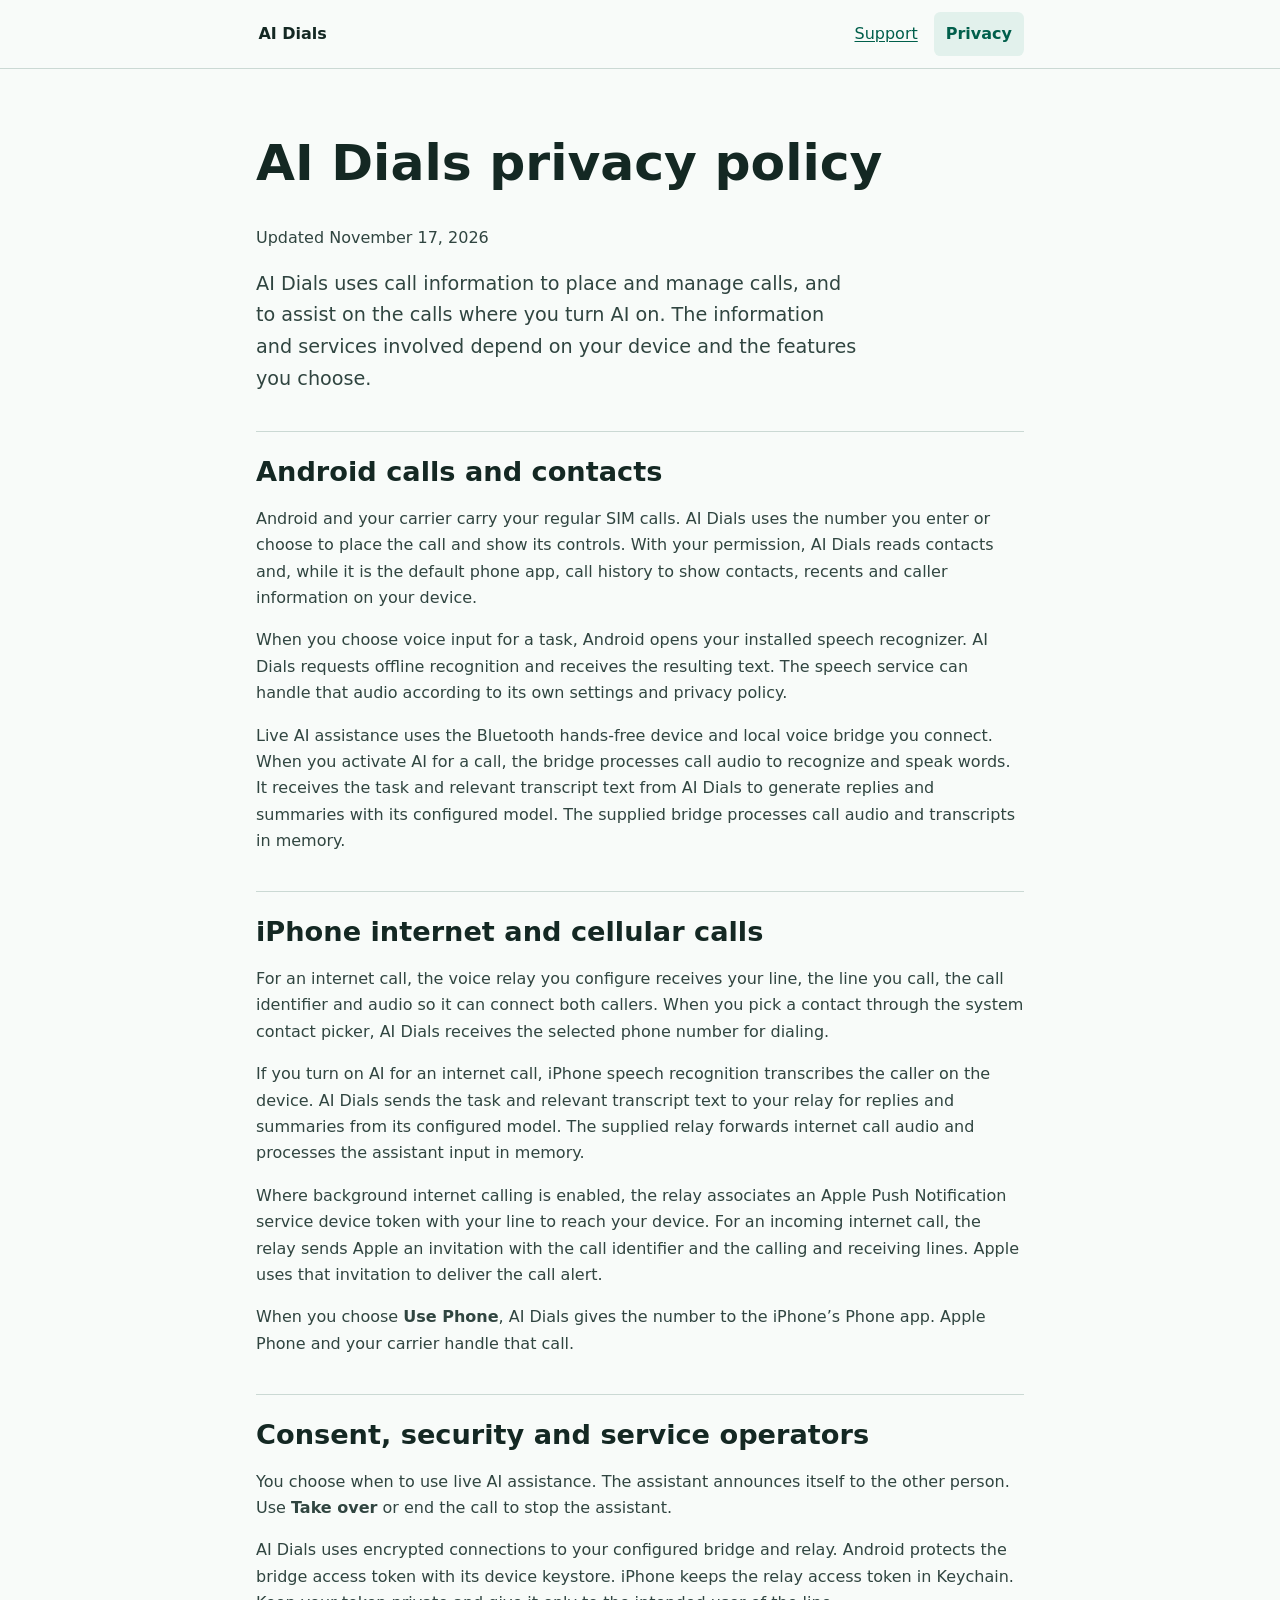
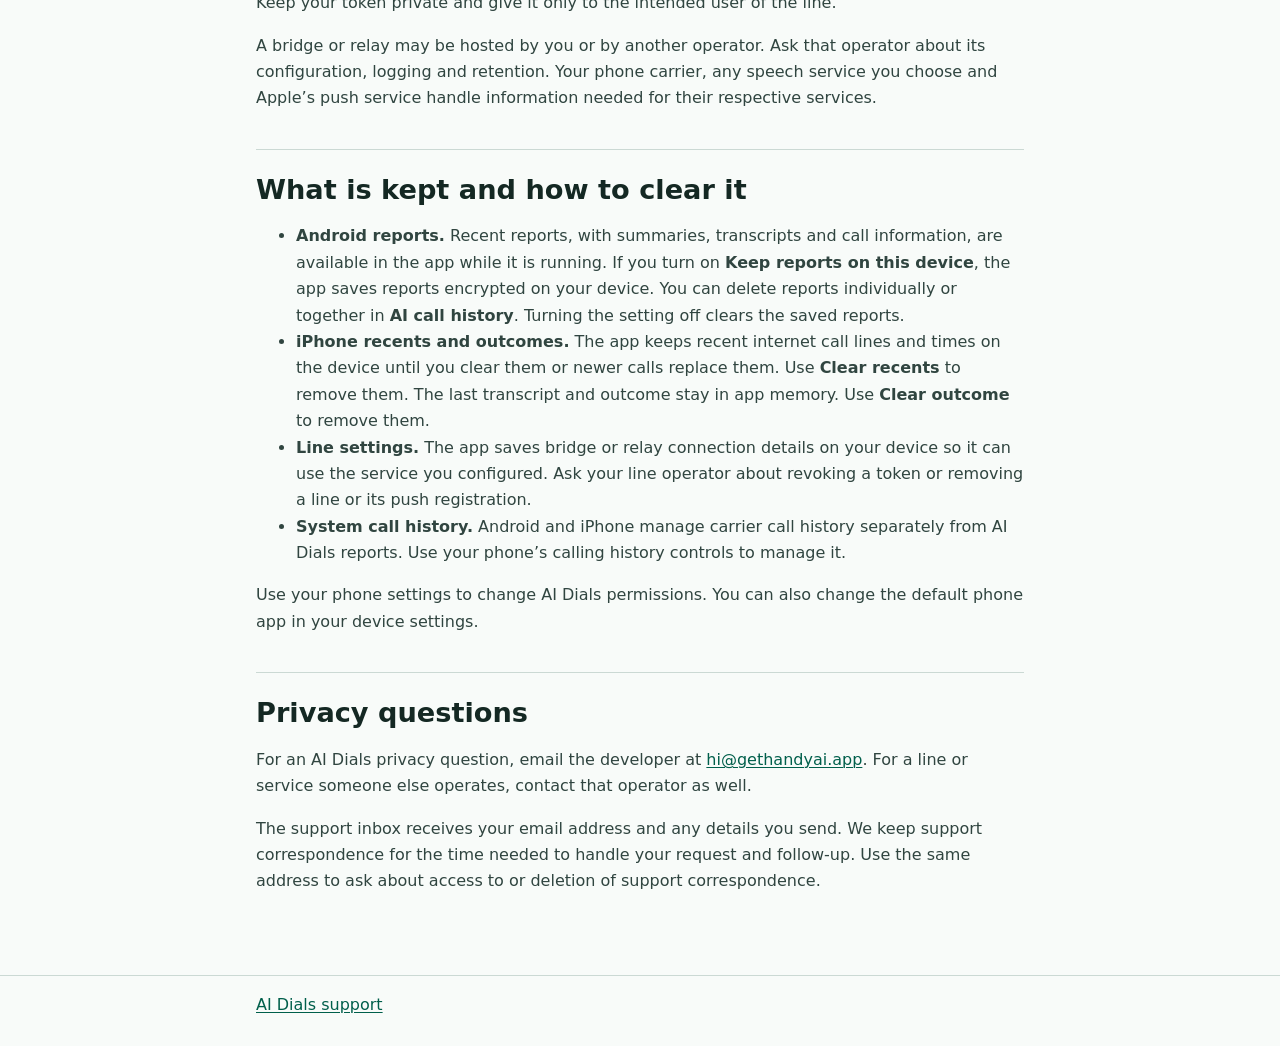
==== privacy.html @ 40e3efec "Publish AI Dials privacy and support information" ====
<!doctype html>
<html lang="en">
<head>
  <meta charset="utf-8">
  <meta name="viewport" content="width=device-width, initial-scale=1">
  <meta name="description" content="How AI Dials handles call information, contacts, audio and settings on Android and iPhone.">
  <title>AI Dials Privacy Policy</title>
  <link rel="stylesheet" href="styles.css">
</head>
<body>
  <header>
    <div class="shell masthead">
      <a class="brand" href="index.html">AI Dials</a>
      <nav aria-label="Site">
        <ul>
          <li><a href="index.html">Support</a></li>
          <li><a href="privacy.html" aria-current="page">Privacy</a></li>
        </ul>
      </nav>
    </div>
  </header>
  <main class="shell">
    <h1>AI Dials privacy policy</h1>
    <p>Updated November 17, 2026</p>
    <p class="lead">AI Dials uses call information to place and manage calls, and to assist on the calls where you turn AI on. The information and services involved depend on your device and the features you choose.</p>

    <section aria-labelledby="android">
      <h2 id="android">Android calls and contacts</h2>
      <p>Android and your carrier carry your regular SIM calls. AI Dials uses the number you enter or choose to place the call and show its controls. With your permission, AI Dials reads contacts and, while it is the default phone app, call history to show contacts, recents and caller information on your device.</p>
      <p>When you choose voice input for a task, Android opens your installed speech recognizer. AI Dials requests offline recognition and receives the resulting text. The speech service can handle that audio according to its own settings and privacy policy.</p>
      <p>Live AI assistance uses the Bluetooth hands-free device and local voice bridge you connect. When you activate AI for a call, the bridge processes call audio to recognize and speak words. It receives the task and relevant transcript text from AI Dials to generate replies and summaries with its configured model. The supplied bridge processes call audio and transcripts in memory.</p>
    </section>

    <section aria-labelledby="iphone">
      <h2 id="iphone">iPhone internet and cellular calls</h2>
      <p>For an internet call, the voice relay you configure receives your line, the line you call, the call identifier and audio so it can connect both callers. When you pick a contact through the system contact picker, AI Dials receives the selected phone number for dialing.</p>
      <p>If you turn on AI for an internet call, iPhone speech recognition transcribes the caller on the device. AI Dials sends the task and relevant transcript text to your relay for replies and summaries from its configured model. The supplied relay forwards internet call audio and processes the assistant input in memory.</p>
      <p>Where background internet calling is enabled, the relay associates an Apple Push Notification service device token with your line to reach your device. For an incoming internet call, the relay sends Apple an invitation with the call identifier and the calling and receiving lines. Apple uses that invitation to deliver the call alert.</p>
      <p>When you choose <strong>Use Phone</strong>, AI Dials gives the number to the iPhone’s Phone app. Apple Phone and your carrier handle that call.</p>
    </section>

    <section aria-labelledby="control">
      <h2 id="control">Consent, security and service operators</h2>
      <p>You choose when to use live AI assistance. The assistant announces itself to the other person. Use <strong>Take over</strong> or end the call to stop the assistant.</p>
      <p>AI Dials uses encrypted connections to your configured bridge and relay. Android protects the bridge access token with its device keystore. iPhone keeps the relay access token in Keychain. Keep your token private and give it only to the intended user of the line.</p>
      <p>A bridge or relay may be hosted by you or by another operator. Ask that operator about its configuration, logging and retention. Your phone carrier, any speech service you choose and Apple’s push service handle information needed for their respective services.</p>
    </section>

    <section aria-labelledby="retention">
      <h2 id="retention">What is kept and how to clear it</h2>
      <ul>
        <li><strong>Android reports.</strong> Recent reports, with summaries, transcripts and call information, are available in the app while it is running. If you turn on <strong>Keep reports on this device</strong>, the app saves reports encrypted on your device. You can delete reports individually or together in <strong>AI call history</strong>. Turning the setting off clears the saved reports.</li>
        <li><strong>iPhone recents and outcomes.</strong> The app keeps recent internet call lines and times on the device until you clear them or newer calls replace them. Use <strong>Clear recents</strong> to remove them. The last transcript and outcome stay in app memory. Use <strong>Clear outcome</strong> to remove them.</li>
        <li><strong>Line settings.</strong> The app saves bridge or relay connection details on your device so it can use the service you configured. Ask your line operator about revoking a token or removing a line or its push registration.</li>
        <li><strong>System call history.</strong> Android and iPhone manage carrier call history separately from AI Dials reports. Use your phone’s calling history controls to manage it.</li>
      </ul>
      <p>Use your phone settings to change AI Dials permissions. You can also change the default phone app in your device settings.</p>
    </section>

    <section aria-labelledby="questions">
      <h2 id="questions">Privacy questions</h2>
      <p>For an AI Dials privacy question, email the developer at <a href="mailto:hi@gethandyai.app">hi@gethandyai.app</a>. For a line or service someone else operates, contact that operator as well.</p>
      <p>The support inbox receives your email address and any details you send. We keep support correspondence for the time needed to handle your request and follow-up. Use the same address to ask about access to or deletion of support correspondence.</p>
    </section>
  </main>
  <footer>
    <div class="shell"><a href="index.html">AI Dials support</a></div>
  </footer>
</body>
</html>
---- styles.css ----
:root {
  color-scheme: light;
  --ink: #142823;
  --body: #304540;
  --accent: #005f4b;
  --accent-bg: #e2f1ec;
  --rule: #cbd9d4;
  --paper: #f8fbf9;
  font-family: Inter, ui-sans-serif, system-ui, sans-serif;
}

* { box-sizing: border-box; }

body {
  margin: 0;
  background: var(--paper);
  color: var(--body);
  font-size: 1rem;
  line-height: 1.65;
}

.shell {
  width: min(100% - 2rem, 48rem);
  margin-inline: auto;
}

header { border-bottom: 1px solid var(--rule); }

.masthead {
  display: flex;
  flex-wrap: wrap;
  justify-content: space-between;
  align-items: center;
  gap: .25rem .75rem;
  padding-block: .65rem;
}

.brand {
  display: inline-block;
  padding: .65rem .15rem;
  color: var(--ink);
  font-weight: 750;
  text-decoration: none;
}

nav ul {
  display: flex;
  flex-wrap: wrap;
  gap: .25rem;
  margin: 0;
  padding: 0;
  list-style: none;
}

nav a {
  display: block;
  min-height: 2.75rem;
  padding: .55rem .75rem;
  border-radius: .4rem;
}

nav [aria-current="page"] {
  background: var(--accent-bg);
  font-weight: 700;
  text-decoration: none;
}

main { padding-block: clamp(2.15rem, 6vw, 4rem); }

h1, h2, h3 {
  margin-block: 0 .65em;
  color: var(--ink);
  line-height: 1.18;
}

h1 { font-size: clamp(2rem, 1.6rem + 2vw, 3.15rem); }
h2 { font-size: clamp(1.35rem, 1.15rem + .75vw, 1.7rem); }
h3 { font-size: 1.1rem; }

p, li { overflow-wrap: anywhere; }
p { margin-block: .55em 1em; }

.lead {
  max-width: 38rem;
  font-size: clamp(1.05rem, 1rem + .3vw, 1.2rem);
}

main section {
  margin-top: 2.3rem;
  padding-top: 1.5rem;
  border-top: 1px solid var(--rule);
}

details { border-bottom: 1px solid var(--rule); }

summary {
  padding-block: .85rem;
  color: var(--ink);
  cursor: pointer;
  font-weight: 700;
}

details > p { padding-inline-start: 1.15rem; }

a {
  color: var(--accent);
  text-decoration-thickness: .08em;
  text-underline-offset: .15em;
}

:focus-visible {
  outline: 2px solid var(--accent);
  outline-offset: 4px;
}

footer {
  border-top: 1px solid var(--rule);
  padding-block: 1rem 1.75rem;
}
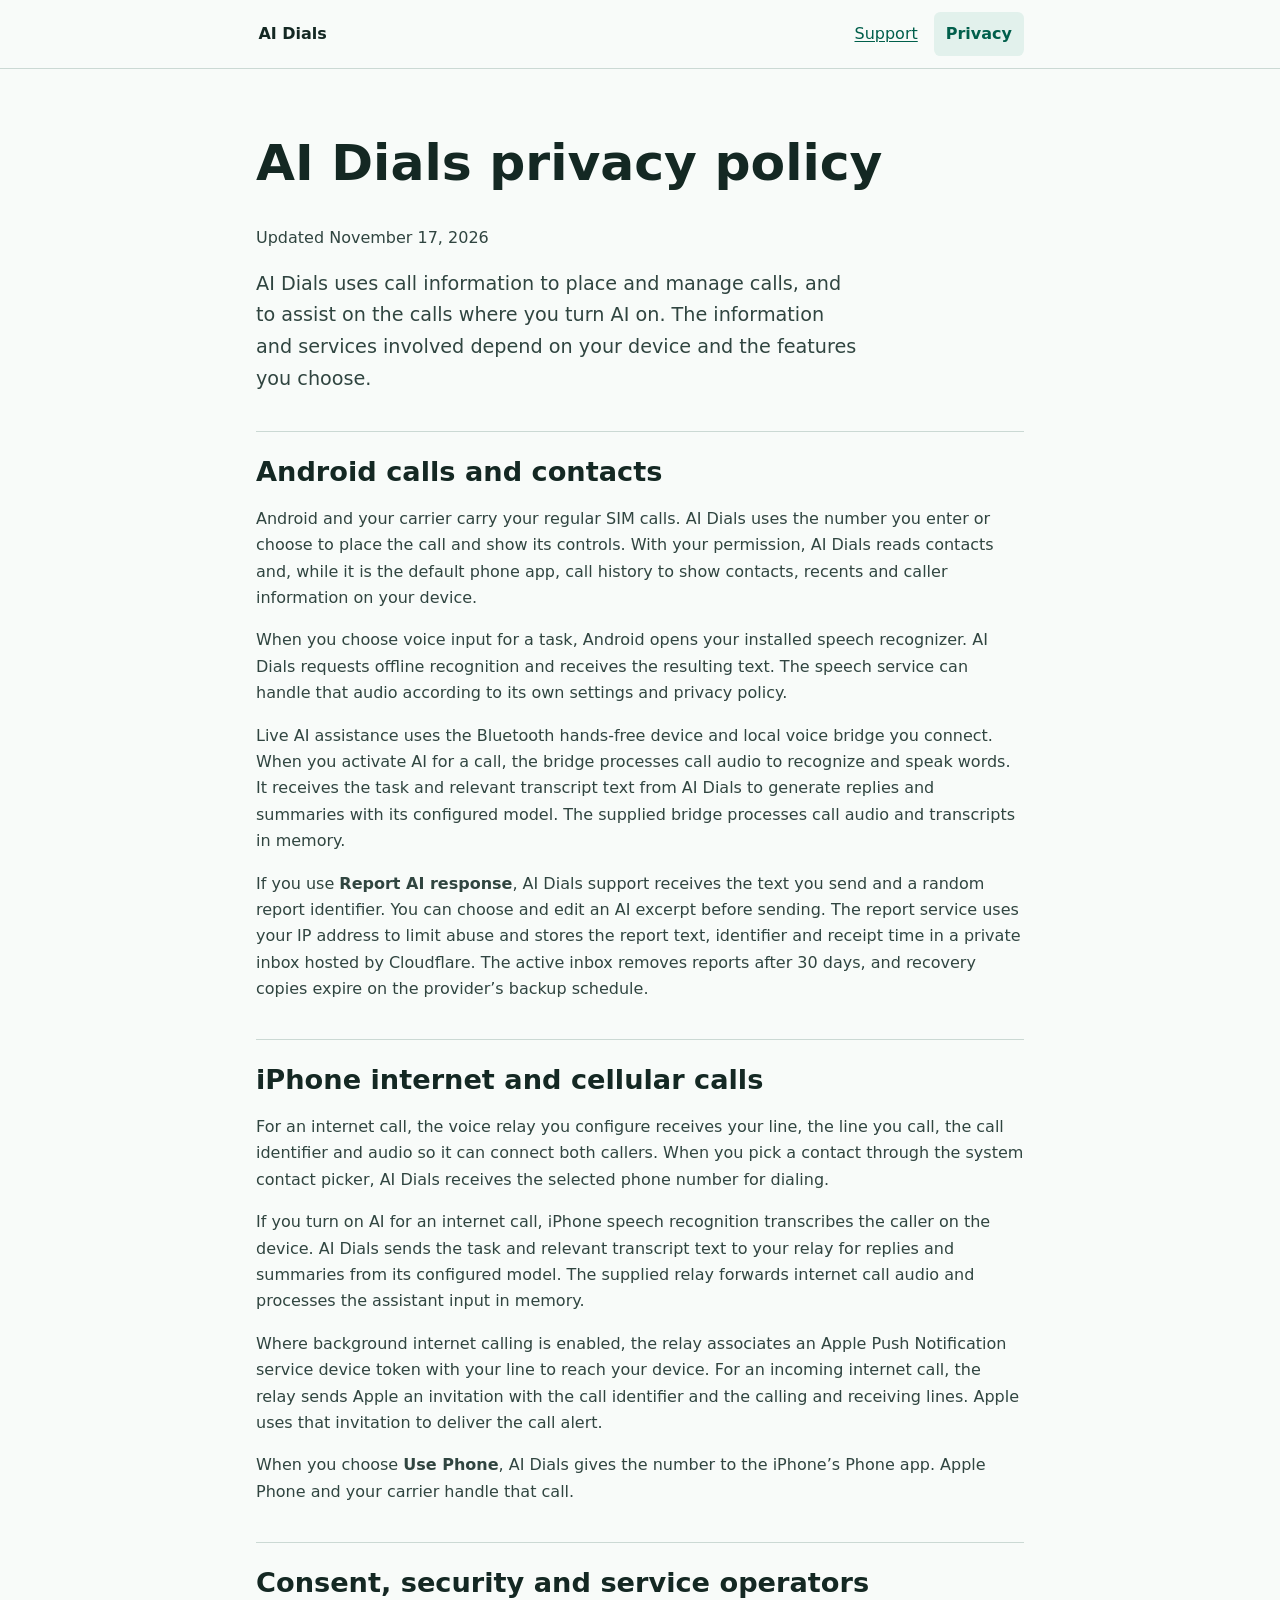
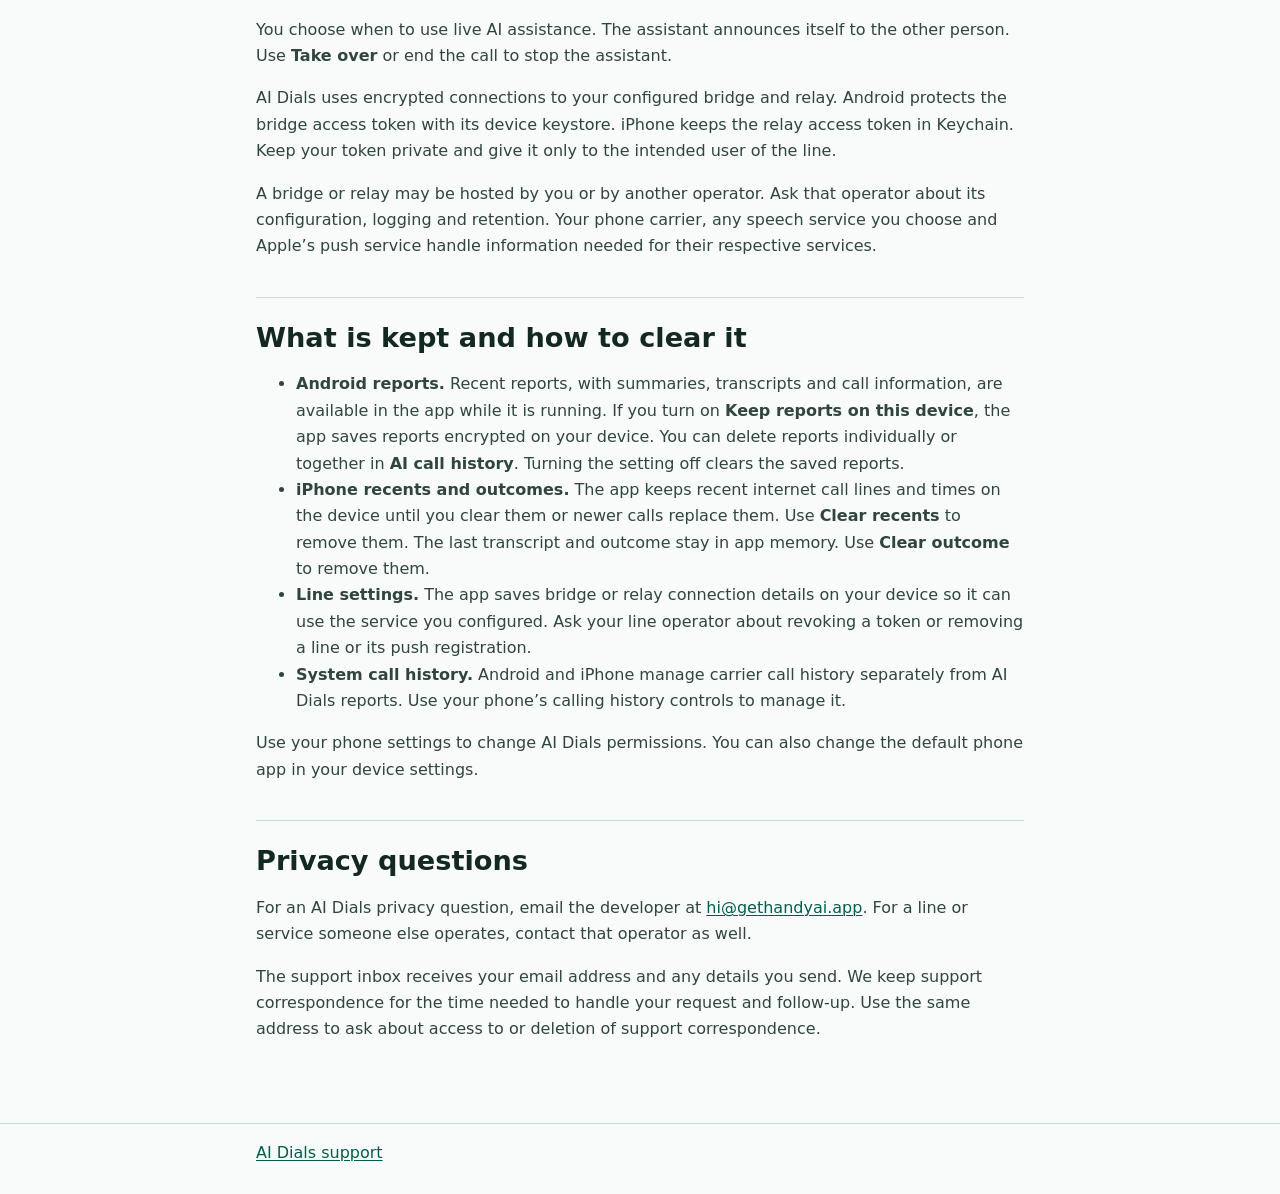
==== commit a4f30946: "Document voluntary AI response reporting" ====
--- a/privacy.html
+++ b/privacy.html
@@ -29,6 +29,7 @@
       <p>Android and your carrier carry your regular SIM calls. AI Dials uses the number you enter or choose to place the call and show its controls. With your permission, AI Dials reads contacts and, while it is the default phone app, call history to show contacts, recents and caller information on your device.</p>
       <p>When you choose voice input for a task, Android opens your installed speech recognizer. AI Dials requests offline recognition and receives the resulting text. The speech service can handle that audio according to its own settings and privacy policy.</p>
       <p>Live AI assistance uses the Bluetooth hands-free device and local voice bridge you connect. When you activate AI for a call, the bridge processes call audio to recognize and speak words. It receives the task and relevant transcript text from AI Dials to generate replies and summaries with its configured model. The supplied bridge processes call audio and transcripts in memory.</p>
+      <p>If you use <strong>Report AI response</strong>, AI Dials support receives the text you send and a random report identifier. You can choose and edit an AI excerpt before sending. The report service uses your IP address to limit abuse and stores the report text, identifier and receipt time in a private inbox hosted by Cloudflare. The active inbox removes reports after 30 days, and recovery copies expire on the provider’s backup schedule.</p>
     </section>
 
     <section aria-labelledby="iphone">
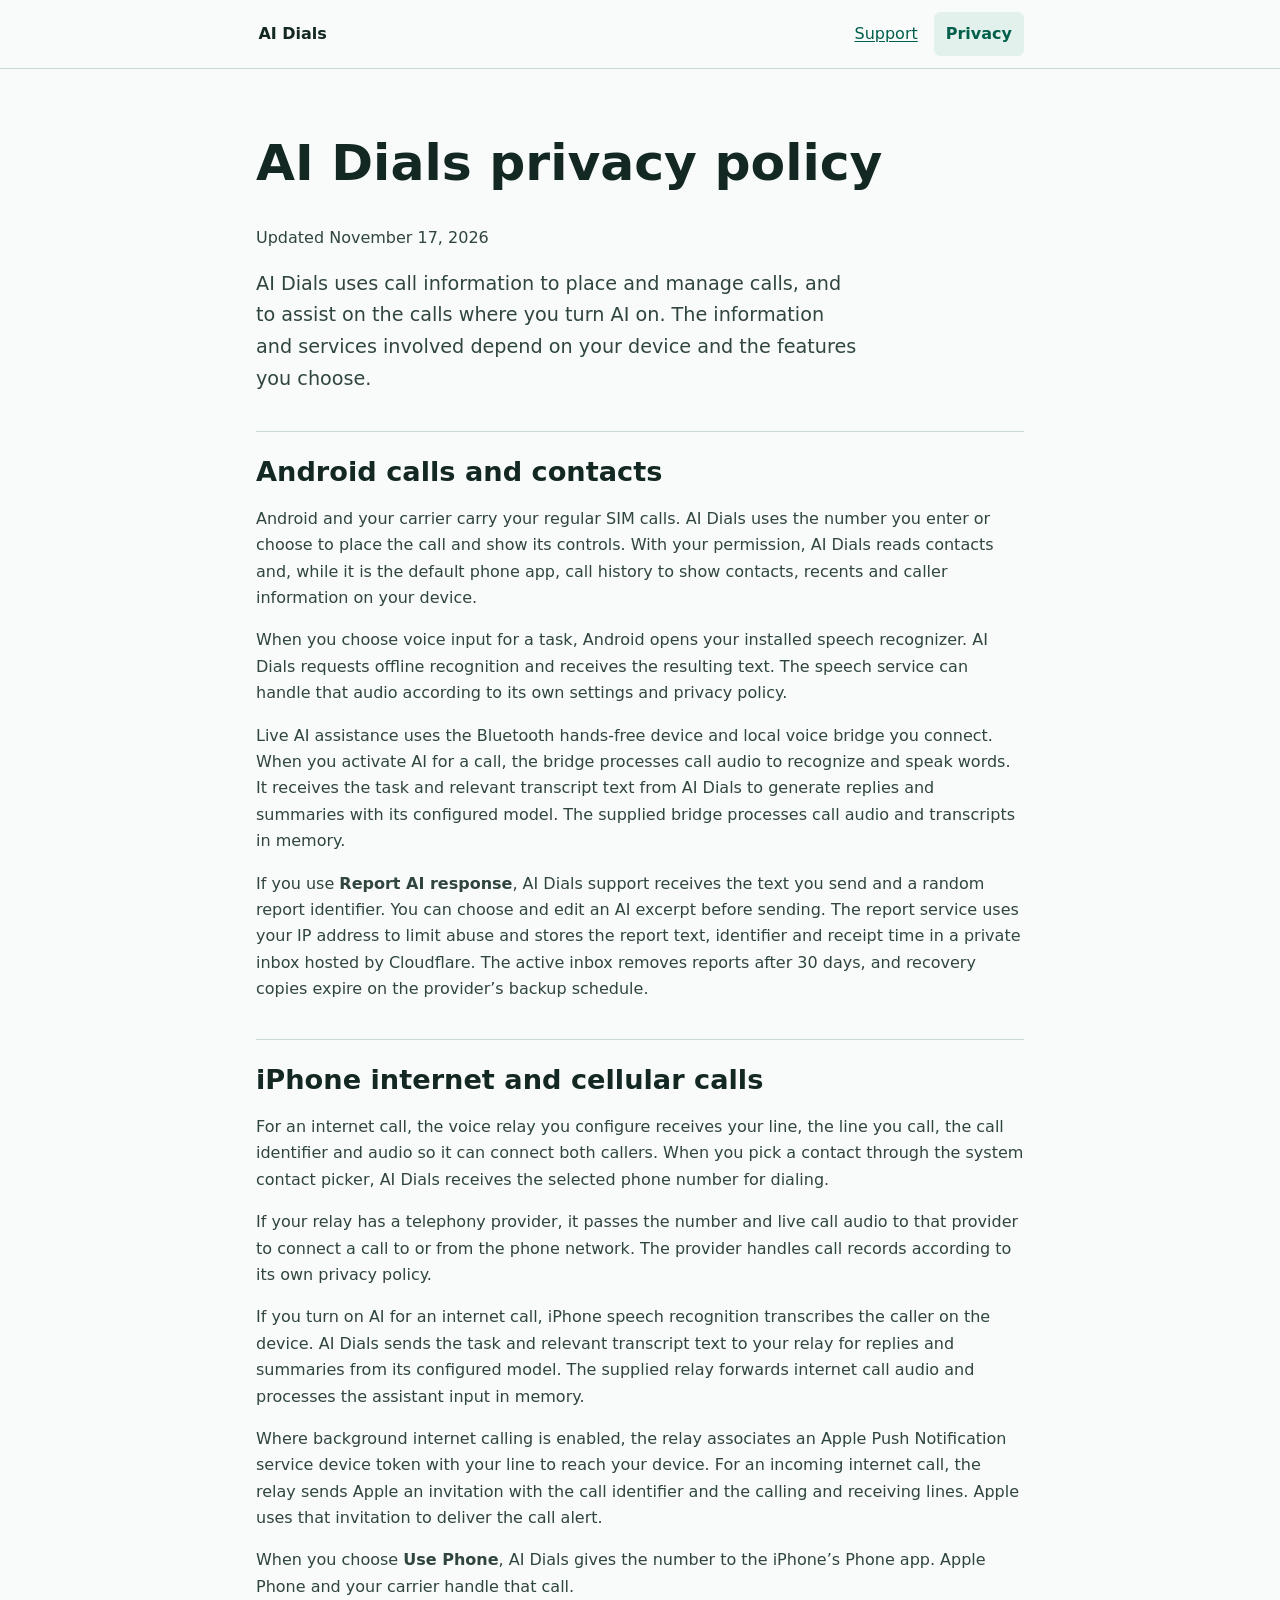
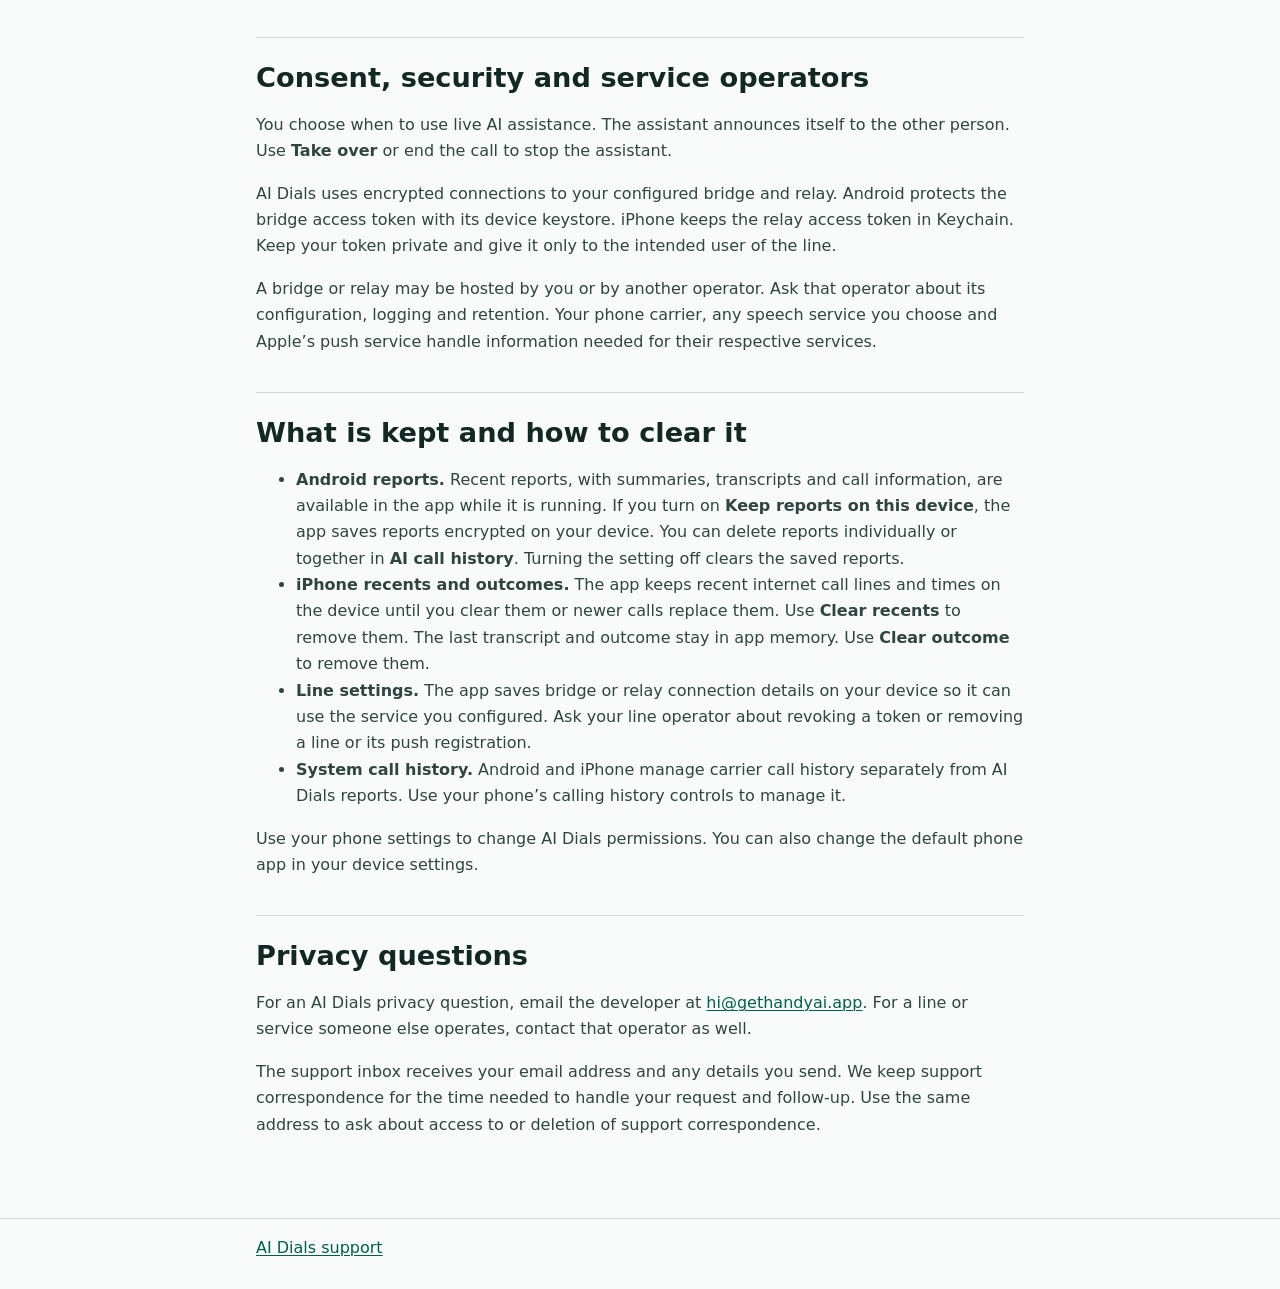
==== commit 2b9f3c42: "Document iPhone calls through a telephony provider" ====
--- a/privacy.html
+++ b/privacy.html
@@ -35,6 +35,7 @@
     <section aria-labelledby="iphone">
       <h2 id="iphone">iPhone internet and cellular calls</h2>
       <p>For an internet call, the voice relay you configure receives your line, the line you call, the call identifier and audio so it can connect both callers. When you pick a contact through the system contact picker, AI Dials receives the selected phone number for dialing.</p>
+      <p>If your relay has a telephony provider, it passes the number and live call audio to that provider to connect a call to or from the phone network. The provider handles call records according to its own privacy policy.</p>
       <p>If you turn on AI for an internet call, iPhone speech recognition transcribes the caller on the device. AI Dials sends the task and relevant transcript text to your relay for replies and summaries from its configured model. The supplied relay forwards internet call audio and processes the assistant input in memory.</p>
       <p>Where background internet calling is enabled, the relay associates an Apple Push Notification service device token with your line to reach your device. For an incoming internet call, the relay sends Apple an invitation with the call identifier and the calling and receiving lines. Apple uses that invitation to deliver the call alert.</p>
       <p>When you choose <strong>Use Phone</strong>, AI Dials gives the number to the iPhone’s Phone app. Apple Phone and your carrier handle that call.</p>
